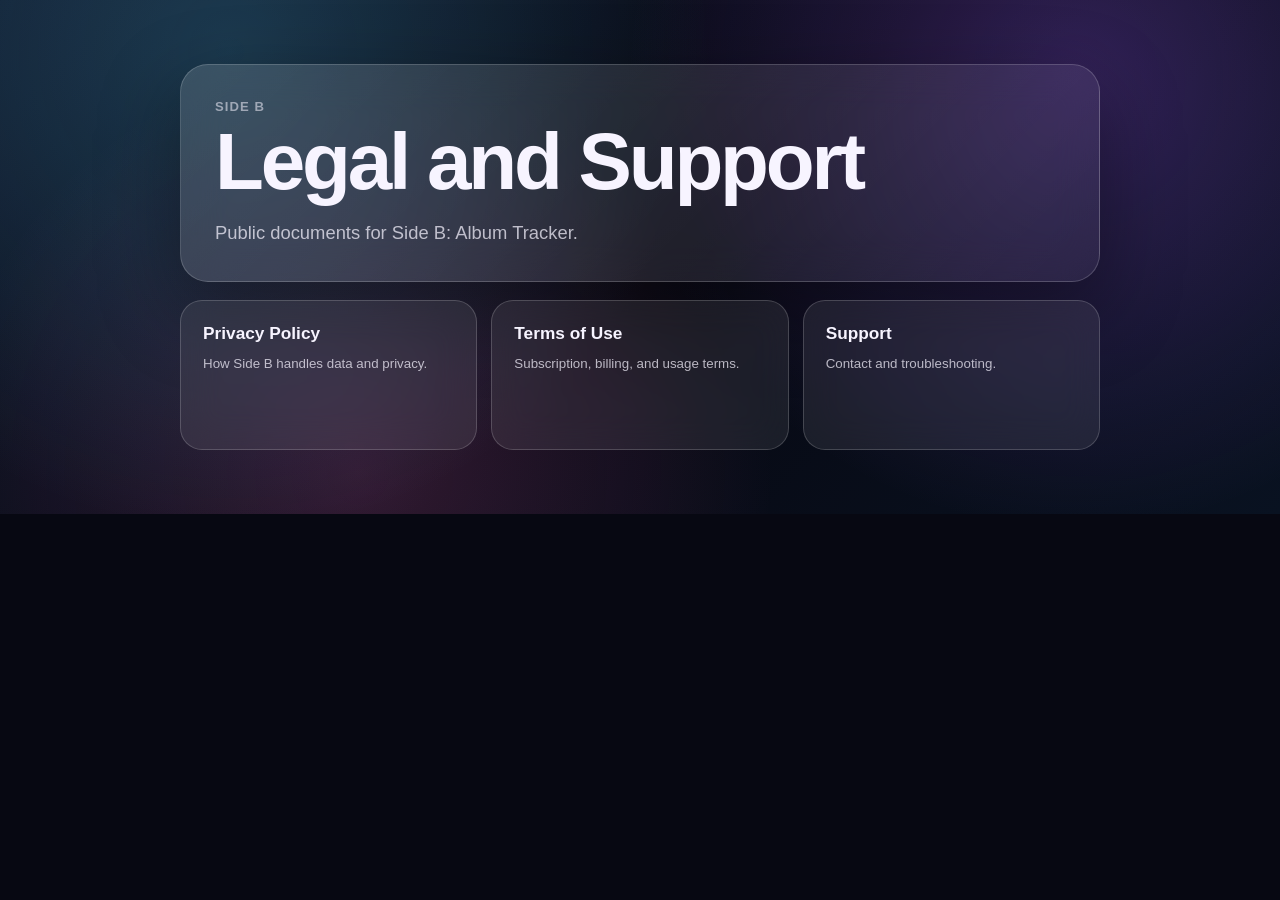
==== docs/index.html @ a54c58b8 "Modify folder" ====
<!doctype html>
<html lang="en">
<head>
  <meta charset="utf-8">
  <meta name="viewport" content="width=device-width, initial-scale=1">
  <title>Side B Legal</title>
  <meta name="description" content="Legal documents and support for Side B: Album Tracker.">
  <link rel="stylesheet" href="styles.css">
</head>
<body>
  <main class="shell">
    <section class="hero">
      <p class="eyebrow">Side B</p>
      <h1>Legal and Support</h1>
      <p class="lede">Public documents for Side B: Album Tracker.</p>
    </section>

    <nav class="card-list" aria-label="Legal documents">
      <a class="card" href="privacy.html">
        <span>Privacy Policy</span>
        <small>How Side B handles data and privacy.</small>
      </a>
      <a class="card" href="terms.html">
        <span>Terms of Use</span>
        <small>Subscription, billing, and usage terms.</small>
      </a>
      <a class="card" href="support.html">
        <span>Support</span>
        <small>Contact and troubleshooting.</small>
      </a>
    </nav>
  </main>
</body>
</html>
---- docs/styles.css ----
:root {
  color-scheme: dark;
  --bg: #070812;
  --panel: rgba(255, 255, 255, 0.08);
  --panel-strong: rgba(255, 255, 255, 0.12);
  --stroke: rgba(255, 255, 255, 0.18);
  --text: #f7f4ff;
  --muted: rgba(247, 244, 255, 0.72);
  --faint: rgba(247, 244, 255, 0.54);
  --violet: #9f5cff;
  --pink: #f26ac2;
  --blue: #54d6ff;
}

* {
  box-sizing: border-box;
}

html {
  min-height: 100%;
  background: var(--bg);
}

body {
  min-height: 100%;
  margin: 0;
  font-family: -apple-system, BlinkMacSystemFont, "SF Pro Display", "SF Pro Text", Inter, Helvetica, Arial, sans-serif;
  color: var(--text);
  background:
    radial-gradient(circle at 18% 10%, rgba(84, 214, 255, 0.20), transparent 30rem),
    radial-gradient(circle at 84% 16%, rgba(159, 92, 255, 0.28), transparent 28rem),
    radial-gradient(circle at 28% 92%, rgba(242, 106, 194, 0.18), transparent 26rem),
    linear-gradient(135deg, #10172a 0%, #070812 52%, #091221 100%);
}

a {
  color: inherit;
}

.shell {
  width: min(920px, calc(100% - 40px));
  margin: 0 auto;
  padding: 64px 0;
}

.hero {
  padding: 34px;
  border: 1px solid var(--stroke);
  border-radius: 28px;
  background: linear-gradient(135deg, rgba(255, 255, 255, 0.14), rgba(255, 255, 255, 0.05));
  box-shadow: 0 28px 80px rgba(0, 0, 0, 0.36);
  backdrop-filter: blur(22px);
}

.eyebrow,
.updated {
  margin: 0 0 10px;
  color: var(--faint);
  font-size: 0.82rem;
  font-weight: 800;
  letter-spacing: 0.08em;
  text-transform: uppercase;
}

h1 {
  margin: 0;
  font-size: clamp(2.4rem, 7vw, 5rem);
  line-height: 0.96;
  letter-spacing: -0.04em;
}

.lede {
  max-width: 560px;
  margin: 18px 0 0;
  color: var(--muted);
  font-size: 1.15rem;
  line-height: 1.55;
}

.card-list {
  display: grid;
  grid-template-columns: repeat(3, 1fr);
  gap: 14px;
  margin-top: 18px;
}

.card {
  min-height: 150px;
  padding: 22px;
  border: 1px solid var(--stroke);
  border-radius: 22px;
  background: var(--panel);
  text-decoration: none;
  backdrop-filter: blur(18px);
  transition: transform 180ms ease, background 180ms ease, border-color 180ms ease;
}

.card:hover {
  transform: translateY(-2px);
  background: var(--panel-strong);
  border-color: rgba(255, 255, 255, 0.28);
}

.card span {
  display: block;
  font-size: 1.08rem;
  font-weight: 800;
}

.card small {
  display: block;
  margin-top: 10px;
  color: var(--muted);
  line-height: 1.45;
}

.document {
  max-width: 780px;
}

.document h1 {
  margin-top: 16px;
  font-size: clamp(2.2rem, 6vw, 4.2rem);
}

.document h2 {
  margin: 34px 0 8px;
  font-size: 1.18rem;
}

.document p {
  margin: 0 0 14px;
  color: var(--muted);
  font-size: 1rem;
  line-height: 1.68;
}

.document a {
  color: #d9c2ff;
  font-weight: 700;
}

.back-link {
  display: inline-flex;
  margin-bottom: 18px;
  color: var(--muted);
  font-weight: 800;
  text-decoration: none;
}

.back-link:hover {
  color: var(--text);
}

@media (max-width: 720px) {
  .shell {
    width: min(100% - 28px, 920px);
    padding: 28px 0;
  }

  .hero {
    padding: 24px;
    border-radius: 24px;
  }

  .card-list {
    grid-template-columns: 1fr;
  }
}
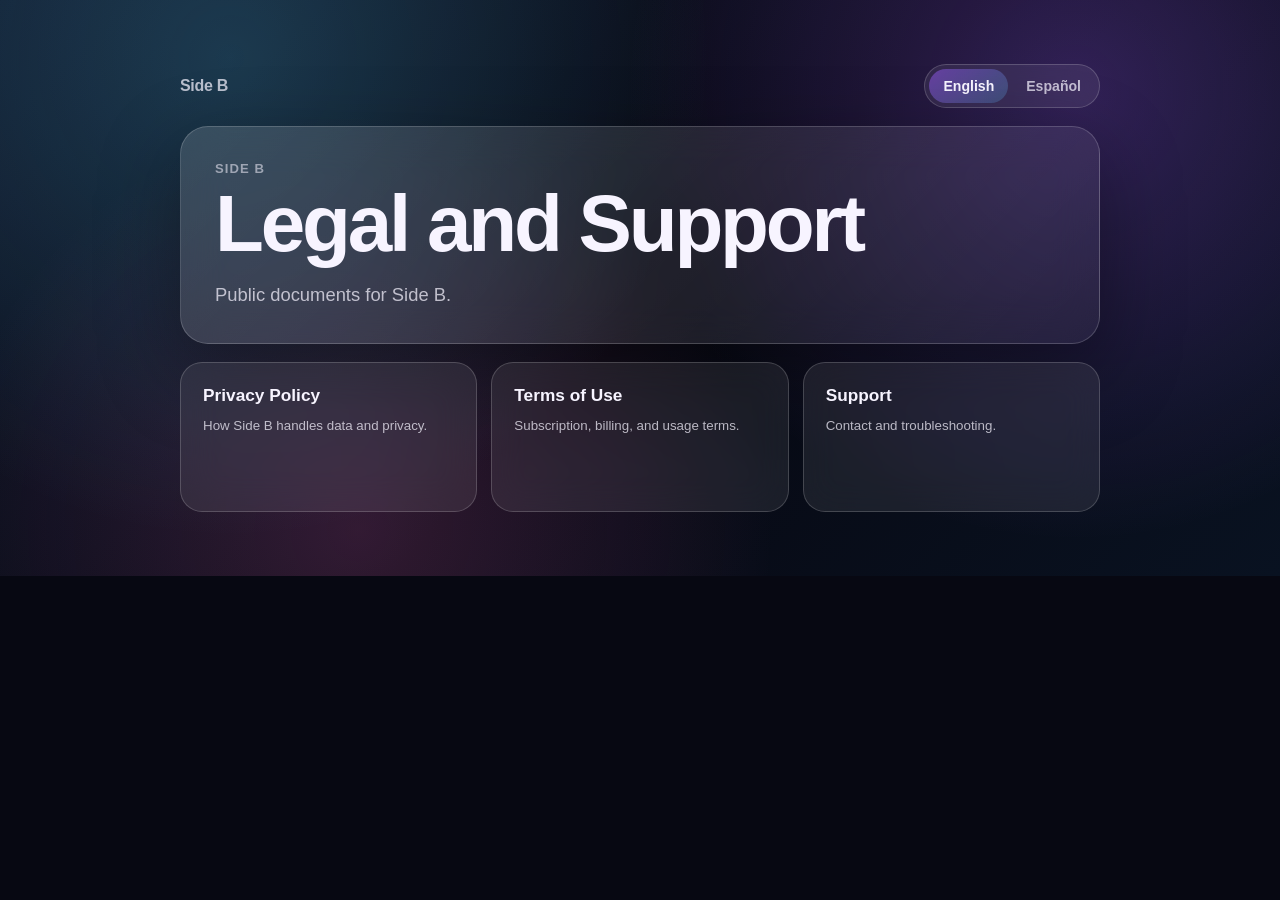
==== commit e1b6daec: "Add multilingual support and enhance legal document structure" ====
--- a/docs/index.html
+++ b/docs/index.html
@@ -4,31 +4,93 @@
   <meta charset="utf-8">
   <meta name="viewport" content="width=device-width, initial-scale=1">
   <title>Side B Legal</title>
-  <meta name="description" content="Legal documents and support for Side B: Album Tracker.">
+  <meta name="description" content="Legal documents and support for Side B. Documentos legales y soporte de Side B.">
   <link rel="stylesheet" href="styles.css">
 </head>
 <body>
   <main class="shell">
-    <section class="hero">
-      <p class="eyebrow">Side B</p>
-      <h1>Legal and Support</h1>
-      <p class="lede">Public documents for Side B: Album Tracker.</p>
+    <header class="topbar">
+      <p class="brand-mark">Side B</p>
+      <div class="language-switcher" aria-label="Language selector">
+        <button type="button" data-set-lang="en">English</button>
+        <button type="button" data-set-lang="es">Español</button>
+      </div>
+    </header>
+
+    <section data-lang="en">
+      <section class="hero">
+        <p class="eyebrow">Side B</p>
+        <h1>Legal and Support</h1>
+        <p class="lede">Public documents for Side B.</p>
+      </section>
+
+      <nav class="card-list" aria-label="Legal documents">
+        <a class="card" href="privacy.html">
+          <span>Privacy Policy</span>
+          <small>How Side B handles data and privacy.</small>
+        </a>
+        <a class="card" href="terms.html">
+          <span>Terms of Use</span>
+          <small>Subscription, billing, and usage terms.</small>
+        </a>
+        <a class="card" href="support.html">
+          <span>Support</span>
+          <small>Contact and troubleshooting.</small>
+        </a>
+      </nav>
     </section>
 
-    <nav class="card-list" aria-label="Legal documents">
-      <a class="card" href="privacy.html">
-        <span>Privacy Policy</span>
-        <small>How Side B handles data and privacy.</small>
-      </a>
-      <a class="card" href="terms.html">
-        <span>Terms of Use</span>
-        <small>Subscription, billing, and usage terms.</small>
-      </a>
-      <a class="card" href="support.html">
-        <span>Support</span>
-        <small>Contact and troubleshooting.</small>
-      </a>
-    </nav>
+    <section data-lang="es" hidden>
+      <section class="hero">
+        <p class="eyebrow">Side B</p>
+        <h1>Legal y soporte</h1>
+        <p class="lede">Documentos públicos de Side B.</p>
+      </section>
+
+      <nav class="card-list" aria-label="Documentos legales">
+        <a class="card" href="privacy.html">
+          <span>Política de privacidad</span>
+          <small>Cómo Side B trata los datos y la privacidad.</small>
+        </a>
+        <a class="card" href="terms.html">
+          <span>Términos de uso</span>
+          <small>Condiciones de suscripción, facturación y uso.</small>
+        </a>
+        <a class="card" href="support.html">
+          <span>Soporte</span>
+          <small>Contacto y resolución de problemas.</small>
+        </a>
+      </nav>
+    </section>
   </main>
+
+  <script>
+    (function () {
+      const storageKey = "sideb-legal-language";
+      const buttons = document.querySelectorAll("[data-set-lang]");
+      const sections = document.querySelectorAll("[data-lang]");
+
+      function applyLanguage(language) {
+        document.documentElement.lang = language;
+        sections.forEach((section) => {
+          section.hidden = section.dataset.lang !== language;
+        });
+        buttons.forEach((button) => {
+          const isSelected = button.dataset.setLang === language;
+          button.classList.toggle("is-selected", isSelected);
+          button.setAttribute("aria-pressed", String(isSelected));
+        });
+        localStorage.setItem(storageKey, language);
+      }
+
+      buttons.forEach((button) => {
+        button.addEventListener("click", () => applyLanguage(button.dataset.setLang));
+      });
+
+      const browserLanguage = navigator.language && navigator.language.toLowerCase().startsWith("es") ? "es" : "en";
+      const savedLanguage = localStorage.getItem(storageKey);
+      applyLanguage(savedLanguage === "es" || savedLanguage === "en" ? savedLanguage : browserLanguage);
+    })();
+  </script>
 </body>
 </html>
--- a/docs/styles.css
+++ b/docs/styles.css
@@ -37,10 +37,58 @@
   color: inherit;
 }
 
+[hidden] {
+  display: none !important;
+}
+
 .shell {
   width: min(920px, calc(100% - 40px));
   margin: 0 auto;
   padding: 64px 0;
+}
+
+.topbar {
+  display: flex;
+  align-items: center;
+  justify-content: space-between;
+  gap: 16px;
+  margin-bottom: 18px;
+}
+
+.brand-mark {
+  margin: 0;
+  color: var(--muted);
+  font-weight: 900;
+  letter-spacing: -0.02em;
+}
+
+.language-switcher {
+  display: inline-flex;
+  gap: 4px;
+  padding: 4px;
+  border: 1px solid var(--stroke);
+  border-radius: 999px;
+  background: rgba(255, 255, 255, 0.07);
+  backdrop-filter: blur(18px);
+}
+
+.language-switcher button {
+  min-height: 34px;
+  padding: 0 14px;
+  border: 0;
+  border-radius: 999px;
+  color: var(--muted);
+  background: transparent;
+  font: inherit;
+  font-size: 0.88rem;
+  font-weight: 800;
+  cursor: pointer;
+}
+
+.language-switcher button:hover,
+.language-switcher button.is-selected {
+  color: var(--text);
+  background: linear-gradient(135deg, rgba(159, 92, 255, 0.48), rgba(84, 214, 255, 0.20));
 }
 
 .hero {
@@ -142,7 +190,6 @@
 
 .back-link {
   display: inline-flex;
-  margin-bottom: 18px;
   color: var(--muted);
   font-weight: 800;
   text-decoration: none;
@@ -163,6 +210,11 @@
     border-radius: 24px;
   }
 
+  .topbar {
+    align-items: flex-start;
+    flex-direction: column;
+  }
+
   .card-list {
     grid-template-columns: 1fr;
   }
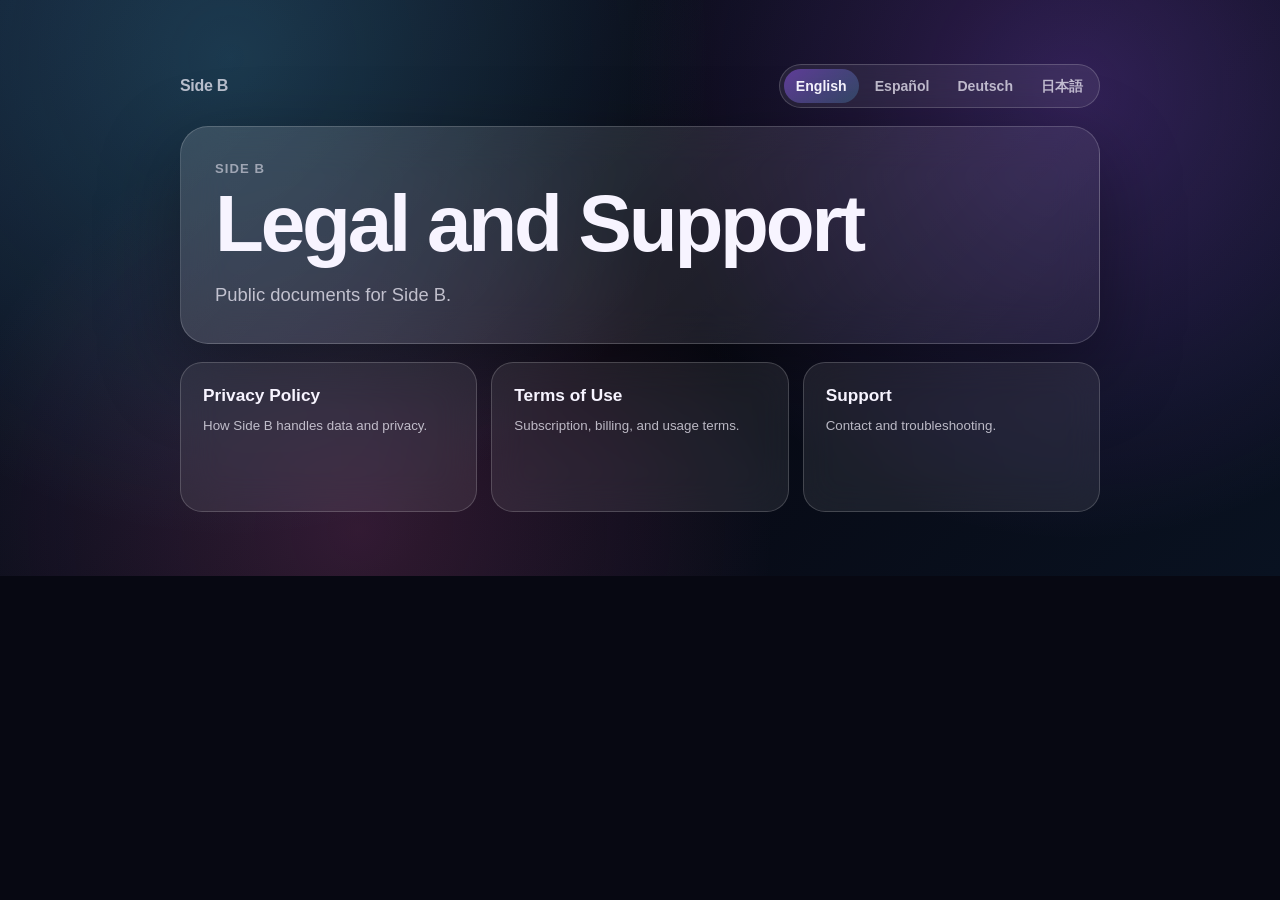
==== commit 02e47ab8: "Enhance multilingual support and update content in support and terms pages - Added German and Japane" ====
--- a/docs/index.html
+++ b/docs/index.html
@@ -4,7 +4,7 @@
   <meta charset="utf-8">
   <meta name="viewport" content="width=device-width, initial-scale=1">
   <title>Side B Legal</title>
-  <meta name="description" content="Legal documents and support for Side B. Documentos legales y soporte de Side B.">
+  <meta name="description" content="Legal documents and support for Side B in English, Spanish, German, and Japanese.">
   <link rel="stylesheet" href="styles.css">
 </head>
 <body>
@@ -14,6 +14,8 @@
       <div class="language-switcher" aria-label="Language selector">
         <button type="button" data-set-lang="en">English</button>
         <button type="button" data-set-lang="es">Español</button>
+        <button type="button" data-set-lang="de">Deutsch</button>
+        <button type="button" data-set-lang="ja">日本語</button>
       </div>
     </header>
 
@@ -62,34 +64,99 @@
         </a>
       </nav>
     </section>
+
+    <section data-lang="de" hidden>
+      <section class="hero">
+        <p class="eyebrow">Side B</p>
+        <h1>Rechtliches und Support</h1>
+        <p class="lede">Öffentliche Dokumente für Side B.</p>
+      </section>
+
+      <nav class="card-list" aria-label="Rechtliche Dokumente">
+        <a class="card" href="privacy.html">
+          <span>Datenschutzerklärung</span>
+          <small>Wie Side B mit Daten und Datenschutz umgeht.</small>
+        </a>
+        <a class="card" href="terms.html">
+          <span>Nutzungsbedingungen</span>
+          <small>Bedingungen zu Abonnement, Abrechnung und Nutzung.</small>
+        </a>
+        <a class="card" href="support.html">
+          <span>Support</span>
+          <small>Kontakt und Hilfe bei Problemen.</small>
+        </a>
+      </nav>
+    </section>
+
+    <section data-lang="ja" hidden>
+      <section class="hero">
+        <p class="eyebrow">Side B</p>
+        <h1>法的情報とサポート</h1>
+        <p class="lede">Side Bの公開ドキュメントです。</p>
+      </section>
+
+      <nav class="card-list" aria-label="法的ドキュメント">
+        <a class="card" href="privacy.html">
+          <span>プライバシーポリシー</span>
+          <small>Side Bでのデータとプライバシーの扱いについて。</small>
+        </a>
+        <a class="card" href="terms.html">
+          <span>利用規約</span>
+          <small>サブスクリプション、請求、利用条件について。</small>
+        </a>
+        <a class="card" href="support.html">
+          <span>サポート</span>
+          <small>お問い合わせとトラブルシューティング。</small>
+        </a>
+      </nav>
+    </section>
   </main>
 
   <script>
     (function () {
       const storageKey = "sideb-legal-language";
+      const supportedLanguages = ["en", "es", "de", "ja"];
+      const languageSelectorLabels = {
+        en: "Language selector",
+        es: "Selector de idioma",
+        de: "Sprachauswahl",
+        ja: "言語選択",
+      };
       const buttons = document.querySelectorAll("[data-set-lang]");
       const sections = document.querySelectorAll("[data-lang]");
+      const languageSwitchers = document.querySelectorAll(".language-switcher");
+
+      function preferredLanguage() {
+        const language = (navigator.language || "").toLowerCase();
+        if (language.startsWith("es")) return "es";
+        if (language.startsWith("de")) return "de";
+        if (language.startsWith("ja")) return "ja";
+        return "en";
+      }
 
       function applyLanguage(language) {
-        document.documentElement.lang = language;
+        const normalizedLanguage = supportedLanguages.includes(language) ? language : "en";
+        document.documentElement.lang = normalizedLanguage;
         sections.forEach((section) => {
-          section.hidden = section.dataset.lang !== language;
+          section.hidden = section.dataset.lang !== normalizedLanguage;
         });
         buttons.forEach((button) => {
-          const isSelected = button.dataset.setLang === language;
+          const isSelected = button.dataset.setLang === normalizedLanguage;
           button.classList.toggle("is-selected", isSelected);
           button.setAttribute("aria-pressed", String(isSelected));
         });
-        localStorage.setItem(storageKey, language);
+        languageSwitchers.forEach((switcher) => {
+          switcher.setAttribute("aria-label", languageSelectorLabels[normalizedLanguage]);
+        });
+        localStorage.setItem(storageKey, normalizedLanguage);
       }
 
       buttons.forEach((button) => {
         button.addEventListener("click", () => applyLanguage(button.dataset.setLang));
       });
 
-      const browserLanguage = navigator.language && navigator.language.toLowerCase().startsWith("es") ? "es" : "en";
       const savedLanguage = localStorage.getItem(storageKey);
-      applyLanguage(savedLanguage === "es" || savedLanguage === "en" ? savedLanguage : browserLanguage);
+      applyLanguage(supportedLanguages.includes(savedLanguage) ? savedLanguage : preferredLanguage());
     })();
   </script>
 </body>
--- a/docs/styles.css
+++ b/docs/styles.css
@@ -64,6 +64,7 @@
 
 .language-switcher {
   display: inline-flex;
+  flex-wrap: wrap;
   gap: 4px;
   padding: 4px;
   border: 1px solid var(--stroke);
@@ -74,7 +75,7 @@
 
 .language-switcher button {
   min-height: 34px;
-  padding: 0 14px;
+  padding: 0 12px;
   border: 0;
   border-radius: 999px;
   color: var(--muted);
